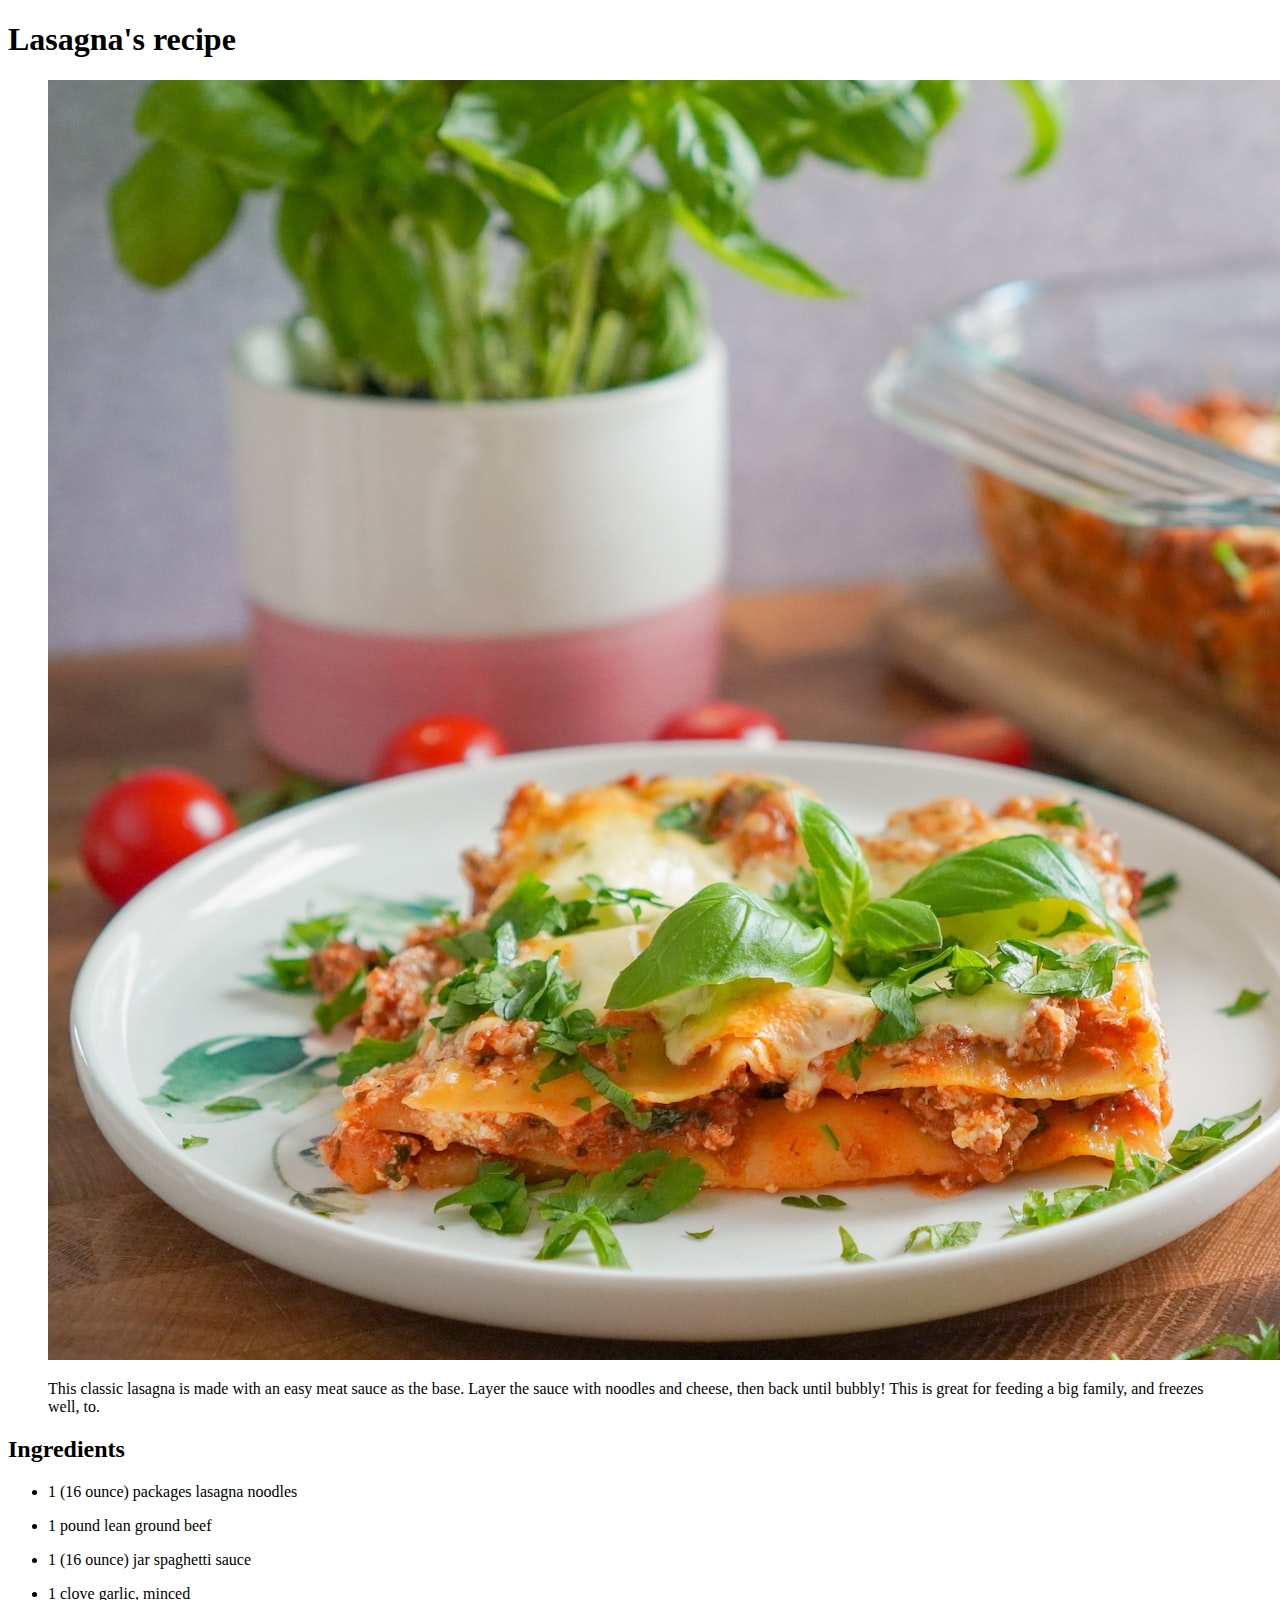
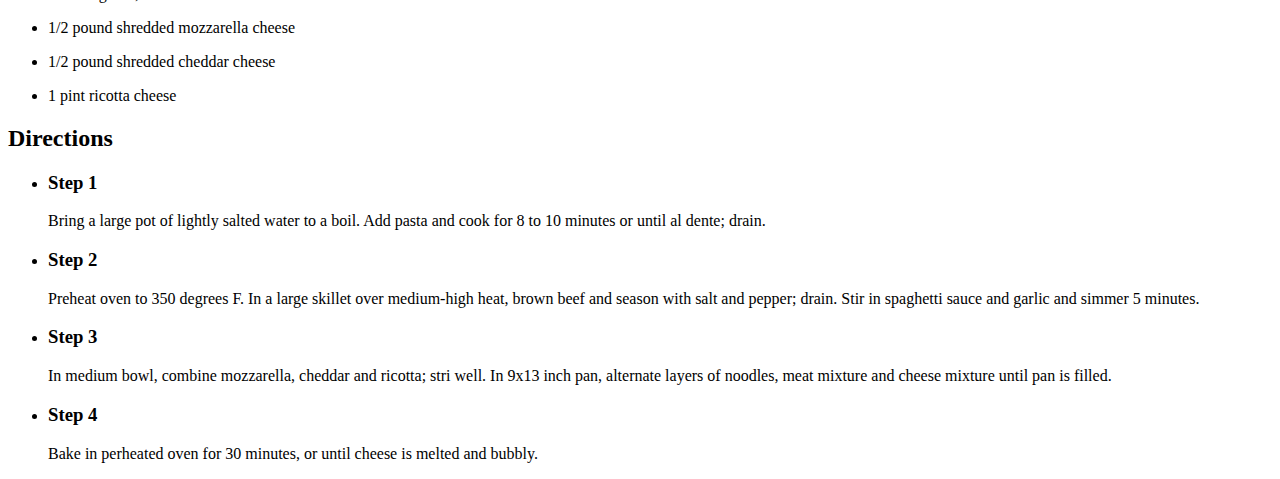
==== recipes/lasagna.html @ d3fb4207 "create lasagna html" ====
<!DOCTYPE html>
<html lang="en">

<head>
    <meta charset="UTF-8">
    <meta http-equiv="X-UA-Compatible" content="IE=edge">
    <meta name="viewport" content="width=device-width, initial-scale=1.0">
    <title>ODIN RECIPES - Lasagna</title>
    <link rel="stylesheet" href="../style/shared.css">
    <link rel="stylesheet" href="../style/recipes.css">
</head>

<body>
    <main id="main" class="container">
        <h1 class="text-center">Lasagna's recipe</h1>
        <figure>
            <picture>
                <img src="../images/karolina-kolodziejczak-unsplash.jpg" alt="">
            </picture>
            <figcaption>
                <p class="caption text-center">
                    This classic lasagna is made with an
                    easy meat sauce as the base.
                    Layer the sauce with noodles
                    and cheese, then back until bubbly!
                    This is great for feeding a big family,
                    and freezes well, to.
                </p>
            </figcaption>
        </figure>
        <div class="ingredients">
            <h2>Ingredients</h2>
            <ul class="ingredients-list">
                <li>
                    <p>1 (16 ounce) packages lasagna
                        noodles</p>
                </li>
                <li>
                    <p>1 pound lean ground beef</p>
                </li>
                <li>
                    <p>1 (16 ounce) jar spaghetti sauce</p>
                </li>
                <li>
                    <p>1 clove garlic, minced</p>
                </li>
                <li>
                    <p>1/2 pound shredded mozzarella
                        cheese</p>
                </li>
                <li>
                    <p>1/2 pound shredded cheddar cheese</p>
                </li>
                <li>
                    <p>1 pint ricotta cheese</p>
                </li>
            </ul>
        </div>

        <div class="directions">
            <h2>Directions</h2>
            <ul class="directions-list">
                <li>
                    <div class="step">
                        <span></span>
                        <h3>Step 1</h3>
                    </div>
                    <p>Bring a large pot of lightly salted water to a
                        boil. Add pasta and cook for 8 to 10 minutes
                        or until al dente; drain.</p>
                </li>
                <li>
                    <div class="step">
                        <span></span>
                        <h3>Step 2</h3>
                    </div>
                    <p>Preheat oven to 350 degrees F. In a large
                        skillet over medium-high heat, brown beef
                        and season with salt and pepper; drain.
                        Stir in spaghetti sauce and garlic and
                        simmer 5 minutes.</p>
                </li>
                <li>
                    <div class="step">
                        <span></span>
                        <h3>Step 3</h3>
                    </div>
                    <p>In medium bowl, combine mozzarella,
                        cheddar and ricotta; stri well. In 9x13 inch
                        pan, alternate layers of noodles, meat
                        mixture and cheese mixture until pan is
                        filled.</p>
                </li>
                <li>
                    <div class="step">
                        <span></span>
                        <h3>Step 4</h3>
                    </div>
                    <p>Bake in perheated oven for 30 minutes, or
                        until cheese is melted and bubbly.</p>
                </li>
            </ul>
        </div>
    </main>
</body>

</html>
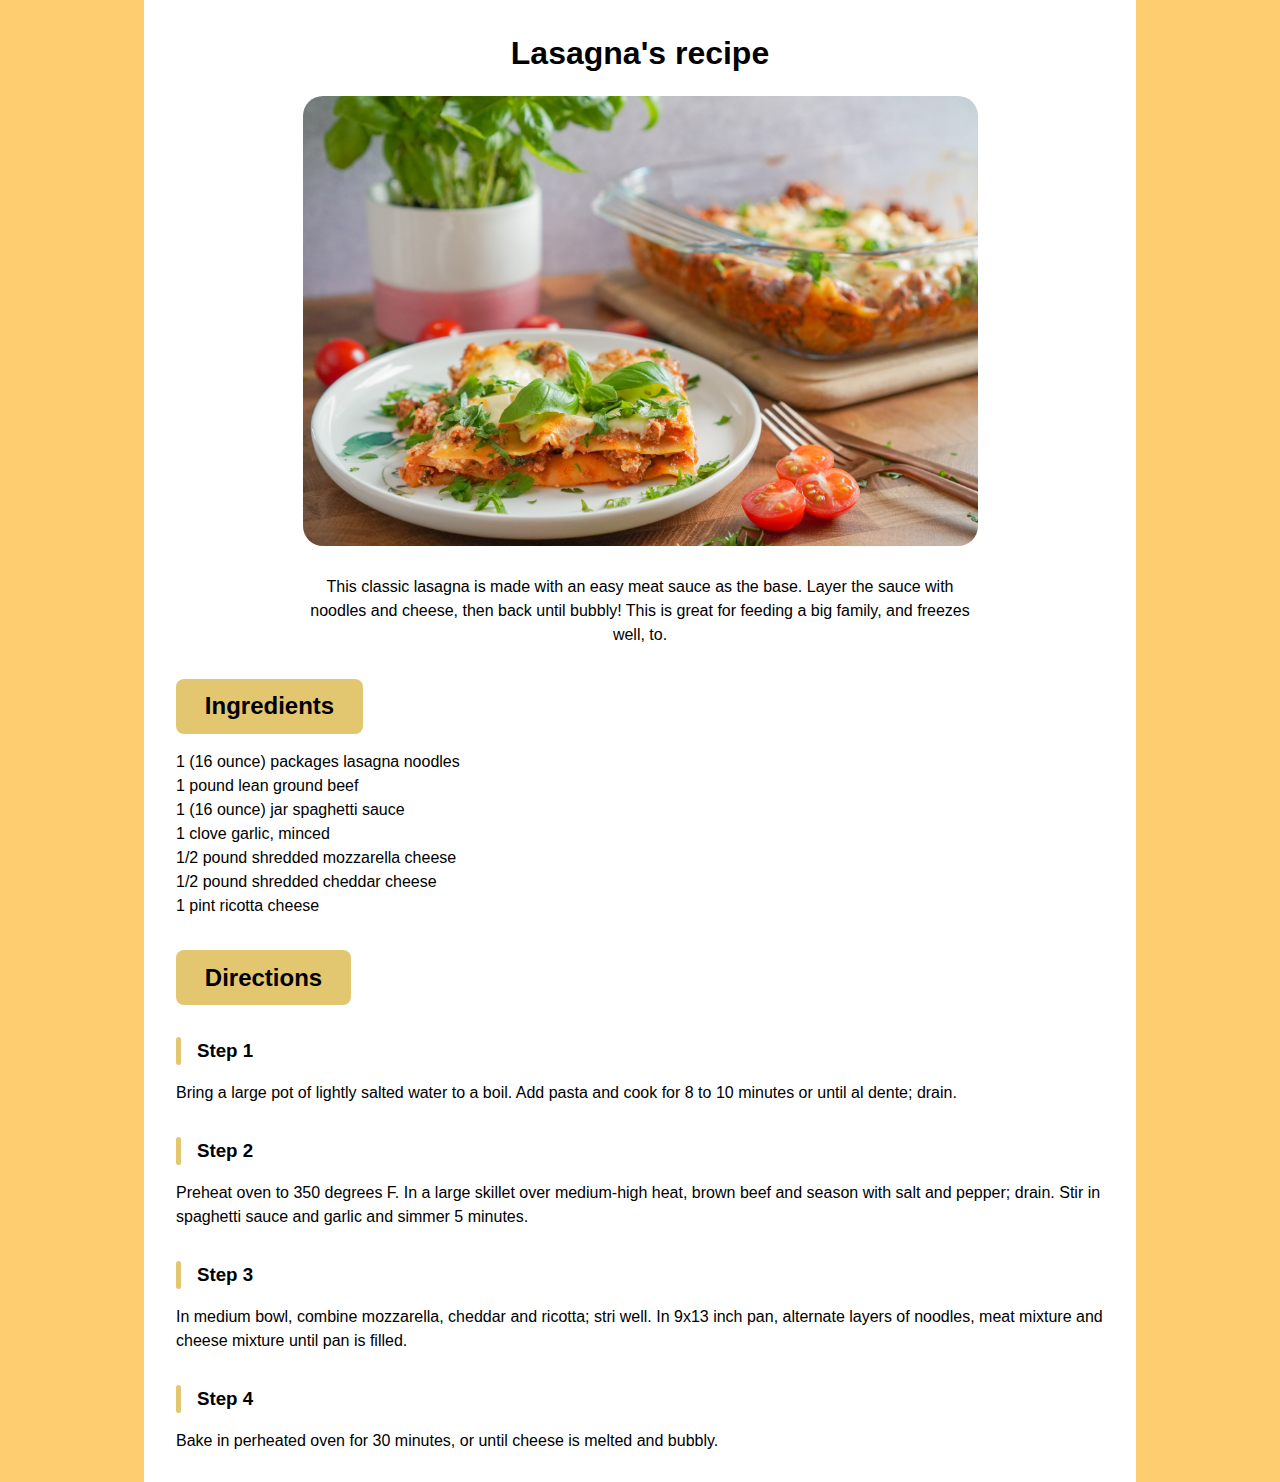
==== commit e1306ab3: "modified lasagna link to css file" ====
--- a/recipes/lasagna.html
+++ b/recipes/lasagna.html
@@ -6,8 +6,8 @@
     <meta http-equiv="X-UA-Compatible" content="IE=edge">
     <meta name="viewport" content="width=device-width, initial-scale=1.0">
     <title>ODIN RECIPES - Lasagna</title>
-    <link rel="stylesheet" href="../style/shared.css">
-    <link rel="stylesheet" href="../style/recipes.css">
+    <link rel="stylesheet" href="../styles/shared.css">
+    <link rel="stylesheet" href="../styles/recipes.css">
 </head>
 
 <body>
--- a/styles/shared.css
+++ b/styles/shared.css
@@ -0,0 +1,42 @@
+* {
+  margin: 0;
+  padding: 0;
+  -webkit-box-sizing: border-box;
+          box-sizing: border-box;
+}
+
+body {
+  font-family: 'poppins', sans-serif;
+  line-height: 1.5;
+}
+
+img, picture {
+  max-width: 100%;
+  display: block;
+}
+
+a {
+  text-decoration: none;
+  color: inherit;
+}
+
+ul {
+  list-style: none;
+}
+
+.container {
+  max-width: 992px;
+  padding-inline: 2em;
+  margin-inline: auto;
+}
+
+.grid {
+  display: -ms-grid;
+  display: grid;
+  gap: 1rem;
+}
+
+.text-center {
+  text-align: center;
+}
+/*# sourceMappingURL=shared.css.map */--- a/styles/recipes.css
+++ b/styles/recipes.css
@@ -0,0 +1,54 @@
+body {
+  background-color: #FECD70;
+  padding-inline: 2em;
+}
+
+#main {
+  background-color: #ffffff;
+  padding-block: 1.8em;
+}
+
+#main figure {
+  margin-block: 1.2rem;
+  width: Min(100%, 675px);
+  margin-inline: auto;
+}
+
+#main figure img {
+  border-radius: 20px;
+}
+
+#main figure figcaption {
+  margin-top: 1.8rem;
+}
+
+#main .ingredients h2,
+#main .directions h2 {
+  background-color: #E3C770;
+  padding: 0.4em 1.2em;
+  border-radius: 8px;
+  width: -webkit-max-content;
+  width: -moz-max-content;
+  width: max-content;
+  margin: 2rem 0 1rem;
+}
+
+#main .step {
+  display: -webkit-box;
+  display: -ms-flexbox;
+  display: flex;
+  -webkit-box-align: center;
+      -ms-flex-align: center;
+          align-items: center;
+  gap: 1rem;
+  margin: 2rem auto 1rem;
+}
+
+#main .step span {
+  display: inline-block;
+  width: 5px;
+  height: 28px;
+  border-radius: 3px;
+  background-color: #E3C770;
+}
+/*# sourceMappingURL=recipes.css.map */